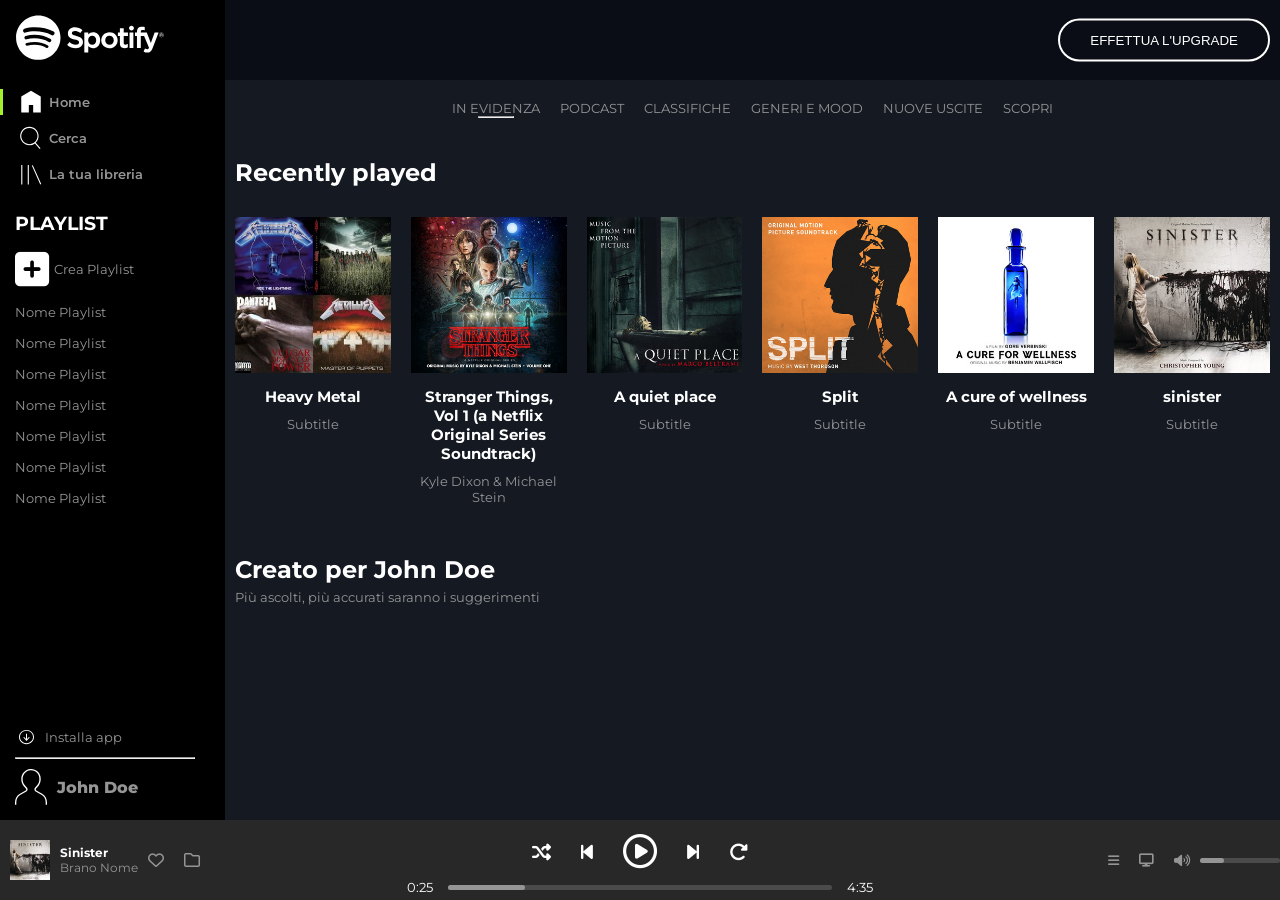
==== index.html @ 8ca5d311 "[UPD] added recently played section" ====
<!DOCTYPE html>
<html lang="en">
<head>
    <meta charset="UTF-8">
    <meta name="viewport" content="width=device-width, initial-scale=1.0">
    <link rel="preconnect" href="https://fonts.googleapis.com">
    <link rel="preconnect" href="https://fonts.gstatic.com" crossorigin>
    <link href="https://fonts.googleapis.com/css2?family=Montserrat:ital,wght@0,100..900;1,100..900&display=swap" rel="stylesheet">
    <link rel="stylesheet" href="https://cdnjs.cloudflare.com/ajax/libs/font-awesome/6.7.2/css/all.min.css" integrity="sha512-Evv84Mr4kqVGRNSgIGL/F/aIDqQb7xQ2vcrdIwxfjThSH8CSR7PBEakCr51Ck+w+/U6swU2Im1vVX0SVk9ABhg==" crossorigin="anonymous" referrerpolicy="no-referrer" />
    <link rel="stylesheet" href="./css/style.css">
    <title>Document</title>
</head>
<body>
    
    <main>

        <div id="side-bar">
            <div>
                <div class="logo">
                    <img src="./img/logo.svg" alt="">
                </div>
                <div class="hidden-logo">
                    <img src="./img/logo-small.svg" alt="">
                </div>
                <div class="navigation">
                    <div class="navigation-pos navigation-select">
                        <img src="./img/home.svg" alt=""><span>Home</span>
                    </div>
                    <div class="navigation-pos navigation-select-hidden">
                        <img src="./img/search.svg" alt=""><span>Cerca</span>
                    </div>
                    <div class="navigation-pos navigation-select-hidden">
                        <img src="./img/libreria.svg" alt=""><span>La tua libreria</span>
                    </div>
                </div>
                <div class="playlist">
                    <h3>PLAYLIST</h3>
                    <ul>
                        <li> <i class="fa-solid fa-square-plus"></i>Crea Playlist</li>
                        <li>Nome Playlist</li>
                        <li>Nome Playlist</li>
                        <li>Nome Playlist</li>
                        <li>Nome Playlist</li>
                        <li>Nome Playlist</li>
                        <li>Nome Playlist</li>
                        <li>Nome Playlist</li>
                    </ul>
                </div>
            </div>
            <div class="side-bar-foot">
                <div class="side-bar-foot-pos"><img src="./img/download.svg" alt=""> <span>Installa app</span> </div>
                <hr>
                <div class="profile"><img src="./img/profile.svg" alt=""> <span>John Doe</span></div>
            </div>
        </div>   

        <div id="content">
            <header>
                <button class="btn-header">EFFETTUA L'UPGRADE</button>
            </header>

            <div class="menu">
                <div>IN EVIDENZA <hr></div>
                <div>PODCAST</div>
                <div>CLASSIFICHE</div>
                <div>GENERI E MOOD</div>
                <div>NUOVE USCITE</div>
                <div>SCOPRI</div>
            </div>
            
            <div class="main-content">
                <h2>Recently played</h2>
            </div>
            
            <div class="row">
                <div class="card">
                    <img src="./img/metal_lifting.jpg" alt="">
                    <h3>Heavy Metal</h3>
                    <p>Subtitle</p>
                </div>
                <div class="card">
                    <img src="./img/stranger.jpeg" alt="">
                    <h3>Stranger Things, Vol 1 (a Netflix Original Series Soundtrack)</h3>
                    <p>Kyle Dixon & Michael Stein</p>
                </div>
                <div class="card">
                    <img src="./img/aquietplace.jpeg" alt="">
                    <h3>A quiet place</h3>
                    <p>Subtitle</p>
                </div>
                <div class="card">
                    <img src="./img/split.jpeg" alt="">
                    <h3>Split</h3>
                    <p>Subtitle</p>
                </div>
                <div class="card">
                    <img src="./img/cure.jpeg" alt="">
                    <h3>A cure of wellness</h3>
                    <p>Subtitle</p>
                </div>
                <div class="card">
                    <img src="./img/sinister.jpeg" alt="">
                    <h3>sinister</h3>
                    <p>Subtitle</p>
                </div>
            </div>

            <!-- sezione suggerimenti -->
            <h2>Creato per John Doe</h2>
            <p id="suggerimenti">Pi&ugrave; ascolti, pi&ugrave; accurati saranno i suggerimenti</p>
            <div class="created-row">
                <div class="created-card"></div>
                <div class="created-card"></div>
            </div>

        </div>
        
    </main>

    <footer>

        <div class="footer-side-col">
            <div class="song">
                <div>
                    <img src="./img/sinister.jpeg" alt="">
                    <div id="song-txt">
                        <span id="footer-name-song">Sinister</span>
                        <br>
                        <span>Brano Nome</span>
                    </div>
                </div>
                <div class="footer-icon">
                    <i class="fa-regular fa-heart"></i>
                    <i class="fa-regular fa-folder"></i>
                </div>
            </div>
        </div>

        <div class="footer-mid-col">
            <div id="footer-play">
                <i class="fa-solid fa-shuffle"></i>
                <i class="fa-solid fa-backward-step"></i>
                <i class="fa-regular fa-circle-play"></i>
                <i class="fa-solid fa-forward-step"></i>
                <i class="fa-solid fa-rotate-right"></i>
            </div>
            

            <div id="footer-timebar">
                <span>0:25</span>
                <div id="time-bar">
                    <div id="tb1">
                        <div id="tb2"></div>
                    </div>
                </div>
                <span>4:35</span>
            </div>
        </div>

        <div class="footer-side-col vol">
            
                <i class="fa-solid fa-bars"></i>
                <i class="fa-solid fa-display"></i>
                <i class="fa-solid fa-volume-high"></i>
                <div id="vol-bar">
                    <div id="vol1">
                        <div id="vol2"></div>
                    </div>
                </div>
            
    
        </div>
    </footer>

</body>
</html>
---- css/style.css ----
*{
    margin: 0;
    padding: 0;
    box-sizing: border-box;
}

body{
    font-family: "Montserrat", sans-serif;
}

main{
    height: calc(100vh - 80px);
    background-color: rgba(20,25,34,255);
    display: flex;
}

header{
    height: 80px;
    background-color: rgba(8,11,18,0.8);
    position: sticky;
    top: 0;
}

footer{
    height: 80px;
    width: 100vw;
    background-color: rgba(40,40,40,255);
    position: sticky;
    z-index: 1;
    display: flex;
}

#side-bar{
    width: 225px;
    height: 100%;
    background-color: black;
    color: white;
    display: flex;
    flex-direction: column;
    justify-content: space-between;
    
}

#content{
    width: calc(100vw - 225px);
    overflow-y: auto;
}

.d-flex{
    display: flex;
}

/* header */

button{
    padding: 12px 30px;
}

.btn-header{
    background-color: transparent;
    border-radius: 25px;
    border: 2px solid white;
    color: white;
    position: absolute;
    right: 10px;
    top: 50%;
    transform: translate(0%, -50%);
}

/* sidebar */

.navigation-pos,
.playlist ul li:first-child,
.side-bar-foot-pos, 
.profile{
    display: flex;
    align-items: center;
}

.logo{
    width: 80%;
}

.hidden-logo{
    width: 2em;
    margin-left: 15px;
    margin-top: 5px;
    display: none;
}

#side-bar .logo{
    padding: 15px;
}

.navigation{
    font-size: 13px;
    font-weight: 600;
    color: rgb(149, 149, 149);
}

.navigation img{
    width: 2em;
    margin-right: 5px;
}

.navigation .navigation-pos{
    margin-top: 10px;
    padding-left: 15px;
}

.navigation-select{
    border-left: 3px solid rgba(163,240,46);
}

.navigation-select-hidden{
    border-left: 3px solid transparent
}

/* side bar palylist */

.playlist{
    margin-top: 25px;
    padding-left: 15px;
}

.playlist ul{
    list-style: none;
}

.playlist ul li{
    margin-top: 15px;
    font-size: 13px;
    color: rgb(149, 149, 149);
}

.playlist ul li i{
    font-size: 3em;
    margin-right: 5px;
    color: white;
}

/* sidebar foot */

.side-bar-foot{
    margin-bottom: 15px;
    padding-left: 15px;
    color: rgb(149, 149, 149);
}

.side-bar-foot .side-bar-foot-pos{
    font-size: 13px;
}

.side-bar-foot .side-bar-foot-pos img{
    width: 1.5em;
    margin-right: 10px;
}

.side-bar-foot .profile{
    font-weight: 800;
}

.side-bar-foot .profile img{
    width: 2em;
    margin-right: 10px;
}

.side-bar-foot hr{
    margin-top: 10px;
    margin-bottom: 10px;
    max-width: 180px;
}

/* ---------------------main---------------------- */

/* menu------------------ */

#content{
    color: rgb(149, 149, 149);
}

.menu{
    display: flex;
    justify-content: center;
    font-size: 13px;
}

.menu div{
    margin: 20px 10px 0 10px;
}

.menu hr{
    color: rgba(163,240,46);
    width: 40%;
    margin: auto;
}

/* titolo */

h2{
    margin-left: 10px;
    margin-top: 40px;
    color: white;
}

/* album */

.row{
    width: calc(100%);
    margin: 20px 0;
    display: flex;
}

.card{
    width: calc(100% / 6);
    padding: 10px;
}

.card img{
    width: 100%;
}

.card h3, .card p{
    text-align: center;
    margin-top: 10px;
}

.card h3{
    color: white;
    font-size: 15px;
}

.card p{
    font-size: 13px;
}

/* created section */

#suggerimenti{
    font-size: 13px;
    margin-left: 10px;
    margin-top: 5px;
}



/* ---------------------footer------------------- */

/* left col */

.footer-side-col{
    width: 26%;
    display: flex;
    align-items: center;
    /* margin: 15px; */
    color: rgb(149, 149, 149);
}

.song{ 
    display: flex;
    align-items: center;
    justify-content: space-between;
} 

.song > :first-child{
    display: flex;
    align-items: center;
}

.song > :last-child{
    display: flex;
} 

#footer-name-song{
    font-weight: bold;
    color: white;
}

#song-txt{
    font-size: 12px;
}

.song img{
    width: 40px;
    margin-right: 10px;
    margin-left: 10px;

}

.footer-icon i{
    margin: 0 10px;
}

/* mid col */

.footer-mid-col{
    width: 48%;
}

#footer-play{
    color: white;
    text-align: center;
    font-size: 19px;
}

#footer-play{
    display: flex;
    align-items: center;
    justify-content: center;
}

#footer-play i{
    margin: 15px 15px 0 15px;
}

#footer-play i:nth-child(3){
    font-size: 34px;
}

#time-bar{
    align-self: center;
   
}

#footer-timebar > :first-child{
    margin-right: 15px;
}

#footer-timebar > :last-child{
    margin-left: 15px;
}

.footer-mid-col > :last-child{
    display: flex;
    justify-content: center;
    color: white;
    margin-top: 10px;
}

#tb1{
    width: 30vw;
    background-color: rgba(75,75,75,255);
    border-radius: 10px;
    align-self: center;
}

#tb2{
    width: 20%;
    border-top: 5px solid rgb(149, 149, 149);
    border-radius: 10px;
}

#footer-timebar span{
    font-size: 13px;
}


.footer-side-col i{
    margin: 0 10px;
} 

.vol{
    justify-content: flex-end;
    font-size: 13px;
}

#vol1{
    width: 80px;
    background-color: rgba(75,75,75,255);
    border-radius: 10px;
}

#vol2{
    width: 30%;
    border-top: 5px solid rgb(149, 149, 149);
    border-radius: 10px;
}


/* media query */

@media screen and (max-width: 576px){
    
    #side-bar{
        width: 60px;
    }

    #content{
        width: calc(100vw - 60px);
    }

    .hidden-logo{
        display: block;
    }

    .navigation span, 
    .side-bar-foot span, 
    .side-bar-foot hr,
    .logo,
    .playlist{
        display: none;
    }

    .side-bar-foot-pos img{
        margin-bottom: 10px;
    }

    .navigation-select,
    .navigation-select-hidden{
        border: none;
    }

    /* footer */

    .song > :last-child{
        display: block;
    }

    .song img{
        width: 30px;
    }


    .footer-side-col i{
        margin: 0 5px;
    }



}

@media screen and (max-width: 768px){
    .footer-side-col i{
        margin: 0 5px;
    }
}
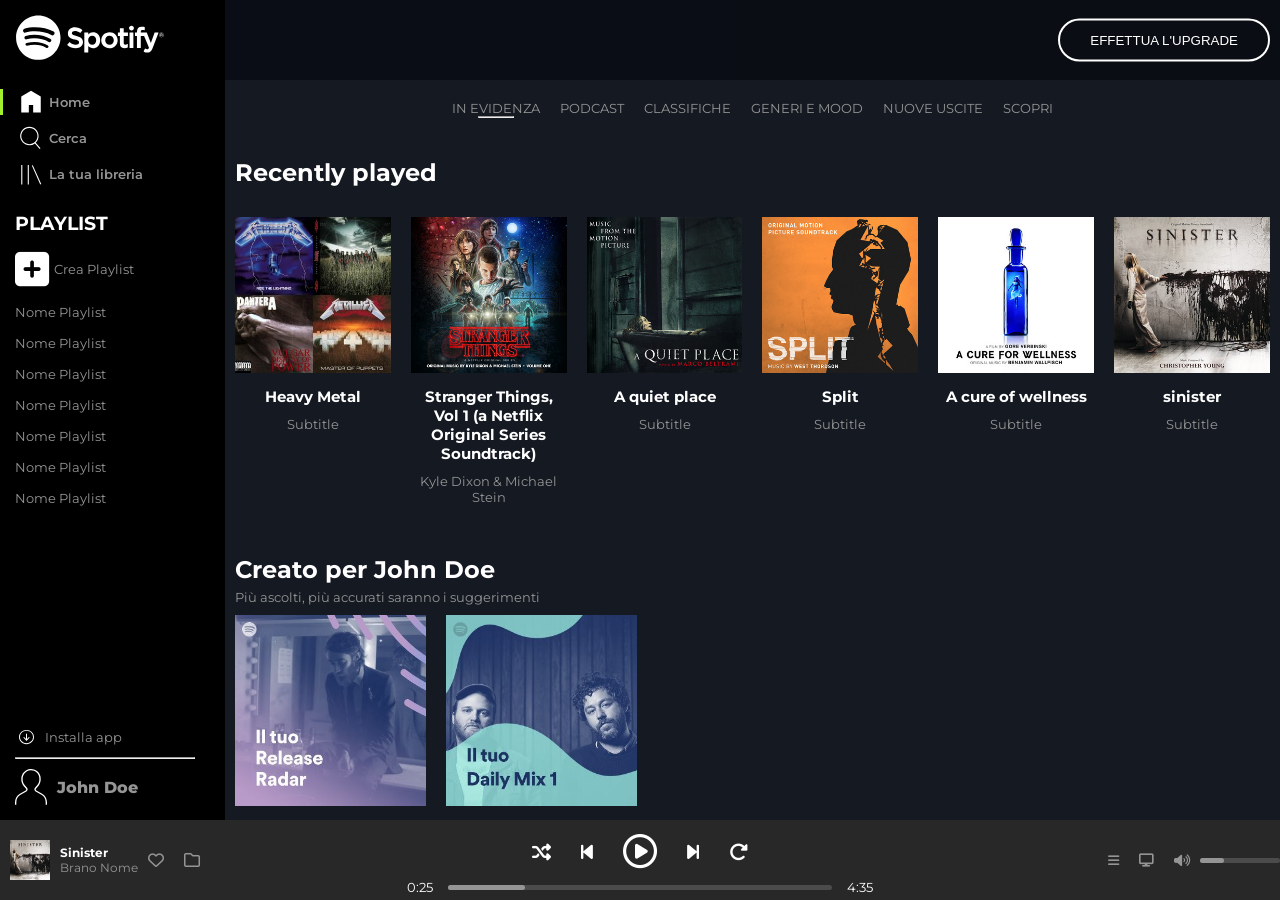
==== commit 973c56b5: "[UPD] added created section" ====
--- a/index.html
+++ b/index.html
@@ -109,8 +109,14 @@
             <h2>Creato per John Doe</h2>
             <p id="suggerimenti">Pi&ugrave; ascolti, pi&ugrave; accurati saranno i suggerimenti</p>
             <div class="created-row">
-                <div class="created-card"></div>
-                <div class="created-card"></div>
+                <div class="created-card">
+                    <img src="./img/radar.jpeg" alt="">
+                    <h3>Release Radar</h3>
+                </div>
+                <div class="created-card">
+                    <img src="./img/mixdaily.jpeg" alt="">
+                    <h3>Daily Mix 1</h3>
+                </div>
             </div>
 
         </div>
--- a/css/style.css
+++ b/css/style.css
@@ -242,6 +242,27 @@
     margin-top: 5px;
 }
 
+.created-row{
+    width: 40%;
+    display: flex;
+}
+
+.created-card{
+    width: calc(100% / 2);
+    padding: 10px;
+}
+
+.created-card img{
+    width: 100%;
+}
+
+.created-card h3{
+    text-align: center;
+    color: white;
+    font-size: 15px;
+    margin-top: 10px;
+}
+
 
 
 /* ---------------------footer------------------- */
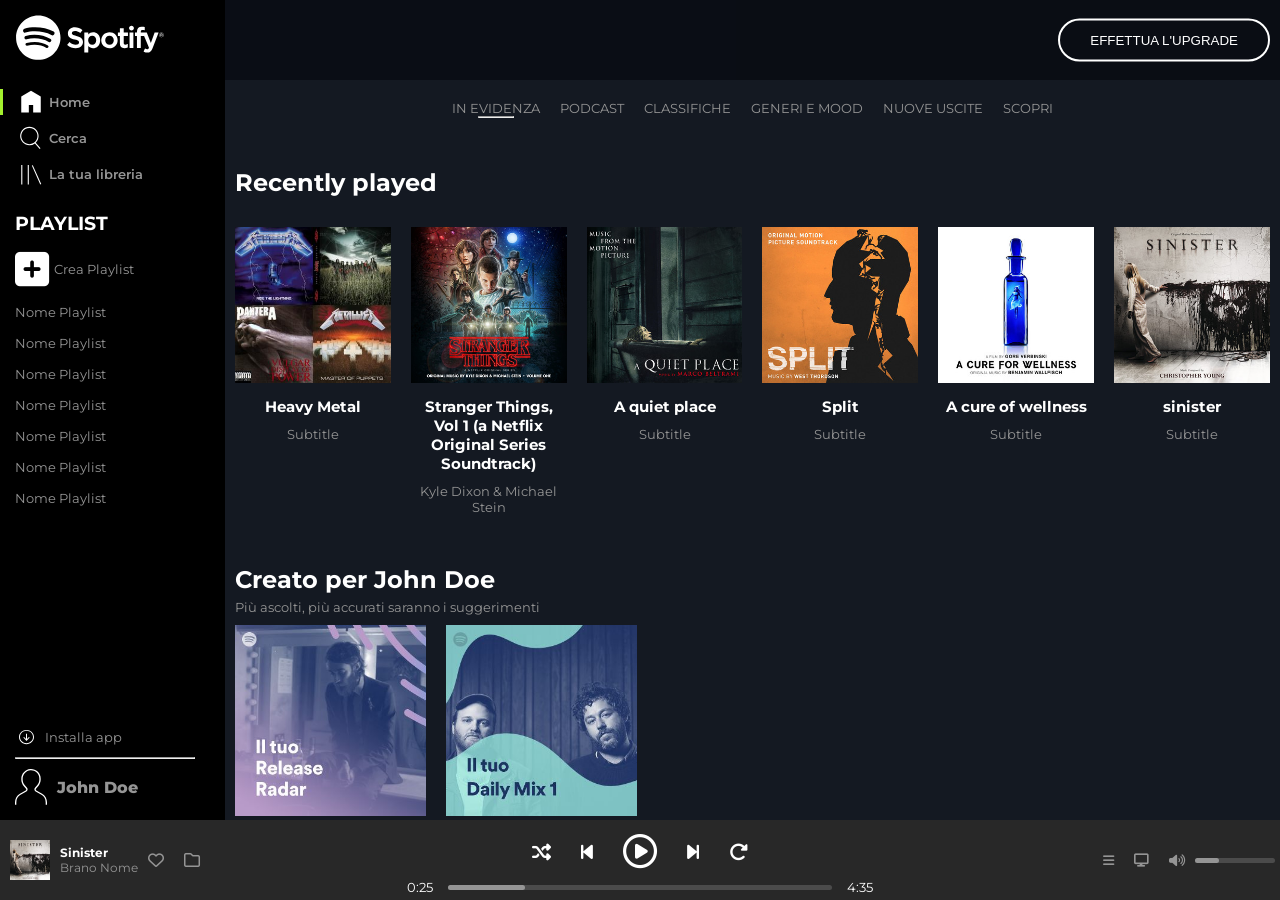
==== commit bda29c35: "[UPD] made the media query" ====
--- a/index.html
+++ b/index.html
@@ -60,12 +60,14 @@
             </header>
 
             <div class="menu">
-                <div>IN EVIDENZA <hr></div>
-                <div>PODCAST</div>
-                <div>CLASSIFICHE</div>
-                <div>GENERI E MOOD</div>
-                <div>NUOVE USCITE</div>
-                <div>SCOPRI</div>
+                <ul>
+                    <li>IN EVIDENZA <hr></li>
+                    <li>PODCAST</li>
+                    <li>CLASSIFICHE</li>
+                    <li>GENERI E MOOD</li>
+                    <li>NUOVE USCITE</li>
+                    <li>SCOPRI</li>
+                </ul>
             </div>
             
             <div class="main-content">
@@ -107,7 +109,7 @@
 
             <!-- sezione suggerimenti -->
             <h2>Creato per John Doe</h2>
-            <p id="suggerimenti">Pi&ugrave; ascolti, pi&ugrave; accurati saranno i suggerimenti</p>
+            <p class="paragraph">Pi&ugrave; ascolti, pi&ugrave; accurati saranno i suggerimenti</p>
             <div class="created-row">
                 <div class="created-card">
                     <img src="./img/radar.jpeg" alt="">
@@ -118,6 +120,22 @@
                     <h3>Daily Mix 1</h3>
                 </div>
             </div>
+
+            <!-- most listened artist section -->
+
+            <h2>Artisti pi&ugrave; popolari</h2>
+            <p class="paragraph">Pi&ugrave; ascolti, pi&ugrave; accurati saranno i suggerimenti</p>
+            <div class="most-row">
+                <div class="most-card">
+                    <img src="./img/youg.jpeg" alt="">
+                    <h3>Lana Del Rey</h3>
+                </div>
+                <div class="most-card">
+                    <img src="./img/einaudi.jpeg" alt="">
+                    <h3>Ludovico Einaudi</h3>
+                </div>
+            </div>
+
 
         </div>
         
--- a/css/style.css
+++ b/css/style.css
@@ -179,14 +179,17 @@
     color: rgb(149, 149, 149);
 }
 
-.menu{
-    display: flex;
+.menu ul{
+    display: flex;
+    flex-direction: row;
     justify-content: center;
-    font-size: 13px;
-}
-
-.menu div{
-    margin: 20px 10px 0 10px;
+    list-style: none;
+    font-size: 13px;
+    margin-top: 10px;
+}
+
+.menu ul li{
+    margin: 10px 10px;
 }
 
 .menu hr{
@@ -206,7 +209,7 @@
 /* album */
 
 .row{
-    width: calc(100%);
+    width: 100%;
     margin: 20px 0;
     display: flex;
 }
@@ -234,20 +237,20 @@
     font-size: 13px;
 }
 
-/* created section */
-
-#suggerimenti{
+/* created section and most listened section*/
+
+.paragraph{
     font-size: 13px;
     margin-left: 10px;
     margin-top: 5px;
 }
 
-.created-row{
+.created-row, .most-row{
     width: 40%;
     display: flex;
 }
 
-.created-card{
+.created-card, .most-card{
     width: calc(100% / 2);
     padding: 10px;
 }
@@ -256,14 +259,17 @@
     width: 100%;
 }
 
-.created-card h3{
+.created-card h3, .most-card h3{
     text-align: center;
     color: white;
     font-size: 15px;
     margin-top: 10px;
 }
 
-
+.most-card img{
+    width: 100%;
+    border-radius: 50%;
+}
 
 /* ---------------------footer------------------- */
 
@@ -389,6 +395,7 @@
     width: 80px;
     background-color: rgba(75,75,75,255);
     border-radius: 10px;
+    margin-right: 5px;
 }
 
 #vol2{
@@ -399,6 +406,47 @@
 
 
 /* media query */
+
+
+@media screen and (max-width: 992px){
+    
+    .row{
+        flex-wrap: wrap;
+    }
+
+    .card{
+        width: calc(100%/4);
+    }
+
+    .menu ul{
+        flex-wrap: wrap;
+    }
+
+    .created-row, .most-row{
+        width: 50%;
+    }
+
+}
+
+
+@media screen and (max-width: 768px){
+    .row{
+        flex-wrap: wrap;
+    }
+
+    .card{
+        width: calc(100% / 2);
+    }
+
+    .footer-side-col i{
+        margin: 0 5px;
+    }
+
+    .created-row, .most-row{
+        width: 100%;
+    }
+}
+
 
 @media screen and (max-width: 576px){
     
@@ -446,12 +494,8 @@
         margin: 0 5px;
     }
 
-
-
-}
-
-@media screen and (max-width: 768px){
-    .footer-side-col i{
-        margin: 0 5px;
-    }
-}+}
+
+
+
+
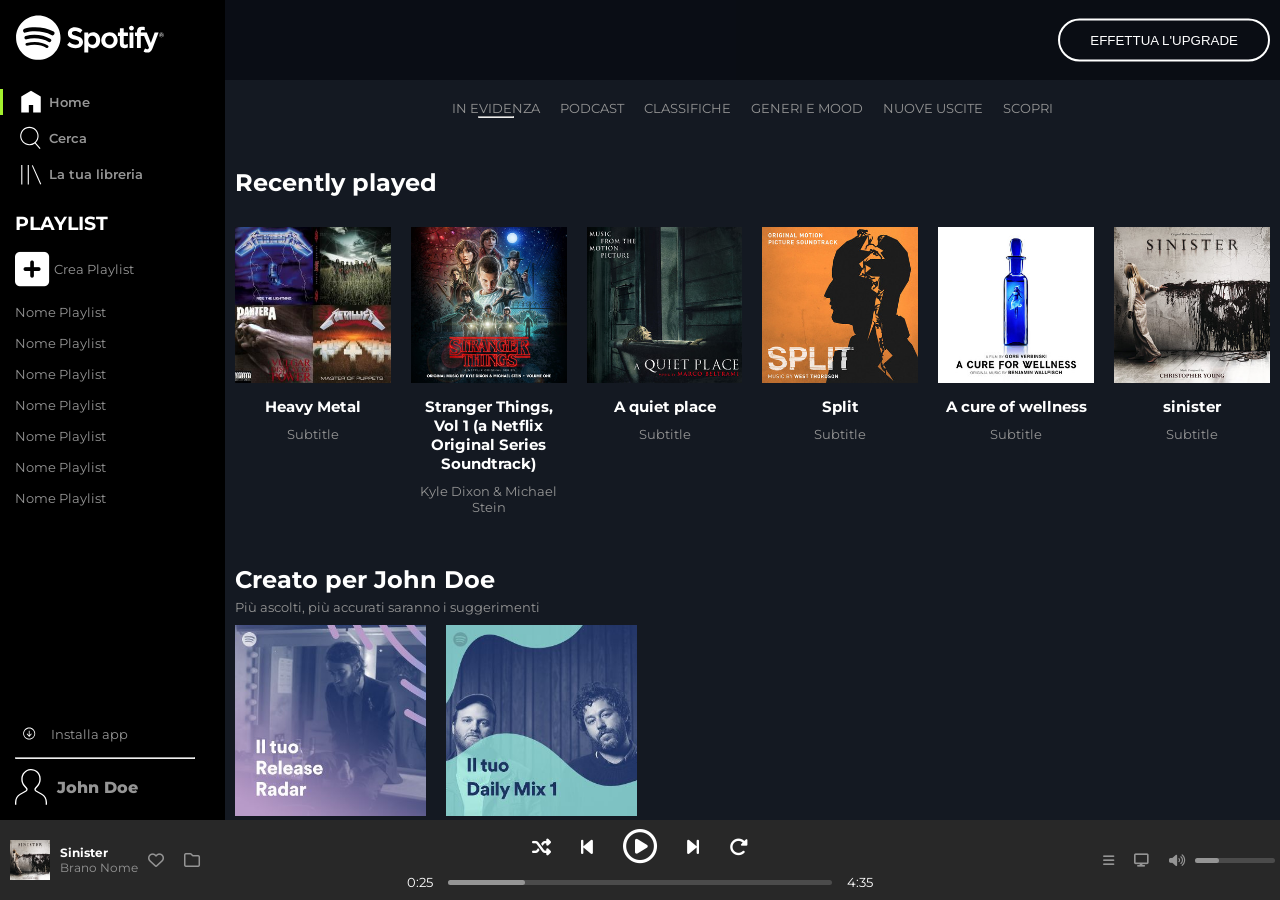
==== commit bd760f35: "[UPD] added some hover effect" ====
--- a/index.html
+++ b/index.html
@@ -76,32 +76,62 @@
             
             <div class="row">
                 <div class="card">
-                    <img src="./img/metal_lifting.jpg" alt="">
+                    <div class="relative">
+                        <img src="./img/metal_lifting.jpg" alt="">
+                        <div class="overlay">
+                            <i class="fa-regular fa-circle-play"></i>
+                        </div>
+                    </div>
                     <h3>Heavy Metal</h3>
                     <p>Subtitle</p>
                 </div>
                 <div class="card">
-                    <img src="./img/stranger.jpeg" alt="">
+                    <div class="relative">
+                        <img src="./img/stranger.jpeg" alt="">
+                        <div class="overlay">
+                            <i class="fa-regular fa-circle-play"></i>
+                        </div>
+                    </div>
                     <h3>Stranger Things, Vol 1 (a Netflix Original Series Soundtrack)</h3>
                     <p>Kyle Dixon & Michael Stein</p>
                 </div>
                 <div class="card">
-                    <img src="./img/aquietplace.jpeg" alt="">
+                    <div class="relative">
+                        <img src="./img/aquietplace.jpeg" alt="">
+                        <div class="overlay">
+                            <i class="fa-regular fa-circle-play"></i>
+                        </div>
+                    </div>
                     <h3>A quiet place</h3>
                     <p>Subtitle</p>
                 </div>
                 <div class="card">
-                    <img src="./img/split.jpeg" alt="">
+                    <div class="relative">
+                        <img src="./img/split.jpeg" alt="">
+                        <div class="overlay">
+                            <i class="fa-regular fa-circle-play"></i>
+                        </div>
+                    </div>
                     <h3>Split</h3>
                     <p>Subtitle</p>
                 </div>
                 <div class="card">
-                    <img src="./img/cure.jpeg" alt="">
+                    <div class="relative">
+                        <img src="./img/cure.jpeg" alt="">
+                        <div class="overlay">
+                            <i class="fa-regular fa-circle-play"></i>
+                        </div>
+                    </div>
                     <h3>A cure of wellness</h3>
                     <p>Subtitle</p>
                 </div>
                 <div class="card">
-                    <img src="./img/sinister.jpeg" alt="">
+                    <div class="relative">
+                        <img src="./img/sinister.jpeg" alt="">
+                        <div class="overlay">
+                            <i class="fa-regular fa-circle-play"></i>
+                        </div>
+                    </div>
                     <h3>sinister</h3>
                     <p>Subtitle</p>
                 </div>
@@ -112,11 +142,21 @@
             <p class="paragraph">Pi&ugrave; ascolti, pi&ugrave; accurati saranno i suggerimenti</p>
             <div class="created-row">
                 <div class="created-card">
-                    <img src="./img/radar.jpeg" alt="">
+                    <div class="relative">
+                        <img src="./img/radar.jpeg" alt="">
+                        <div class="overlay">
+                            <i class="fa-regular fa-circle-play"></i>
+                        </div>
+                    </div>
                     <h3>Release Radar</h3>
                 </div>
                 <div class="created-card">
-                    <img src="./img/mixdaily.jpeg" alt="">
+                    <div class="relative">
+                        <img src="./img/mixdaily.jpeg" alt="">
+                        <div class="overlay">
+                            <i class="fa-regular fa-circle-play"></i>
+                        </div>
+                    </div>
                     <h3>Daily Mix 1</h3>
                 </div>
             </div>
@@ -174,8 +214,11 @@
                 <span>0:25</span>
                 <div id="time-bar">
                     <div id="tb1">
-                        <div id="tb2"></div>
-                    </div>
+                        <div id="tb2">
+                            <div class="circle"></div>
+                        </div>  
+                    </div>
+                    
                 </div>
                 <span>4:35</span>
             </div>
--- a/css/style.css
+++ b/css/style.css
@@ -19,6 +19,7 @@
     background-color: rgba(8,11,18,0.8);
     position: sticky;
     top: 0;
+    z-index: 1;
 }
 
 footer{
@@ -152,7 +153,8 @@
 }
 
 .side-bar-foot .side-bar-foot-pos img{
-    width: 1.5em;
+    width: 2em;
+    padding: 5px;
     margin-right: 10px;
 }
 
@@ -223,6 +225,20 @@
     width: 100%;
 }
 
+.relative{
+    position: relative;
+}
+
+.overlay{
+    position: absolute;
+    top: 50%;
+    left: 50%;
+    transform: translate(-50%, -50%);
+    font-size: 50px;
+    color: white;
+    display: none;  
+}
+
 .card h3, .card p{
     text-align: center;
     margin-top: 10px;
@@ -337,7 +353,8 @@
 }
 
 #footer-play i{
-    margin: 15px 15px 0 15px;
+    /* margin: 15px 15px 0 15px; */
+    padding: 10px 15px 0 15px;
 }
 
 #footer-play i:nth-child(3){
@@ -369,12 +386,27 @@
     background-color: rgba(75,75,75,255);
     border-radius: 10px;
     align-self: center;
+    position: relative;
+    
 }
 
 #tb2{
     width: 20%;
     border-top: 5px solid rgb(149, 149, 149);
     border-radius: 10px;
+    
+}
+
+.circle{
+    position: absolute;
+    top: -2px;
+    left: 19%;
+    align-self: center;
+    width: 10px;
+    height: 10px;
+    border-radius: 50%;
+    background-color: white;
+    display: none;
 }
 
 #footer-timebar span{
@@ -404,6 +436,73 @@
     border-radius: 10px;
 }
 
+/* ------------------hover-------------------- */
+
+button:hover{
+    padding: 15px 31px;
+}
+
+.relative:hover img{
+    opacity: 0.5;
+}
+
+.relative:hover .overlay{
+    display: block;
+}
+
+.most-card:hover img{
+    padding: 5px;
+}
+
+.side-bar-foot span:hover{
+    color: white;
+    cursor: pointer;
+}
+
+.side-bar-foot img:hover{
+    padding: 2px;
+    cursor: pointer;
+}
+
+.menu ul li:hover,
+.navigation span:hover,
+.playlist ul li:hover{
+    color: white;
+    cursor: pointer;
+}
+
+#song-txt span:hover{
+    text-decoration: underline;
+    cursor: pointer;
+}
+
+.footer-icon i:hover{
+    color: white;
+}
+
+#footer-play i:nth-child(3):hover{
+    transform: scale(1.1);
+}
+
+#footer-play i:hover{
+    cursor: pointer;
+}
+
+#tb1:hover #tb2,
+#vol1:hover #vol2{
+    border-color: rgba(163,240,46);
+    cursor: pointer;
+}
+
+#tb1:hover .circle{
+    display: block;
+    cursor: pointer;
+}
+
+.footer-side-col i:hover{
+    color: white;
+    cursor: pointer;
+}
 
 /* media query */
 
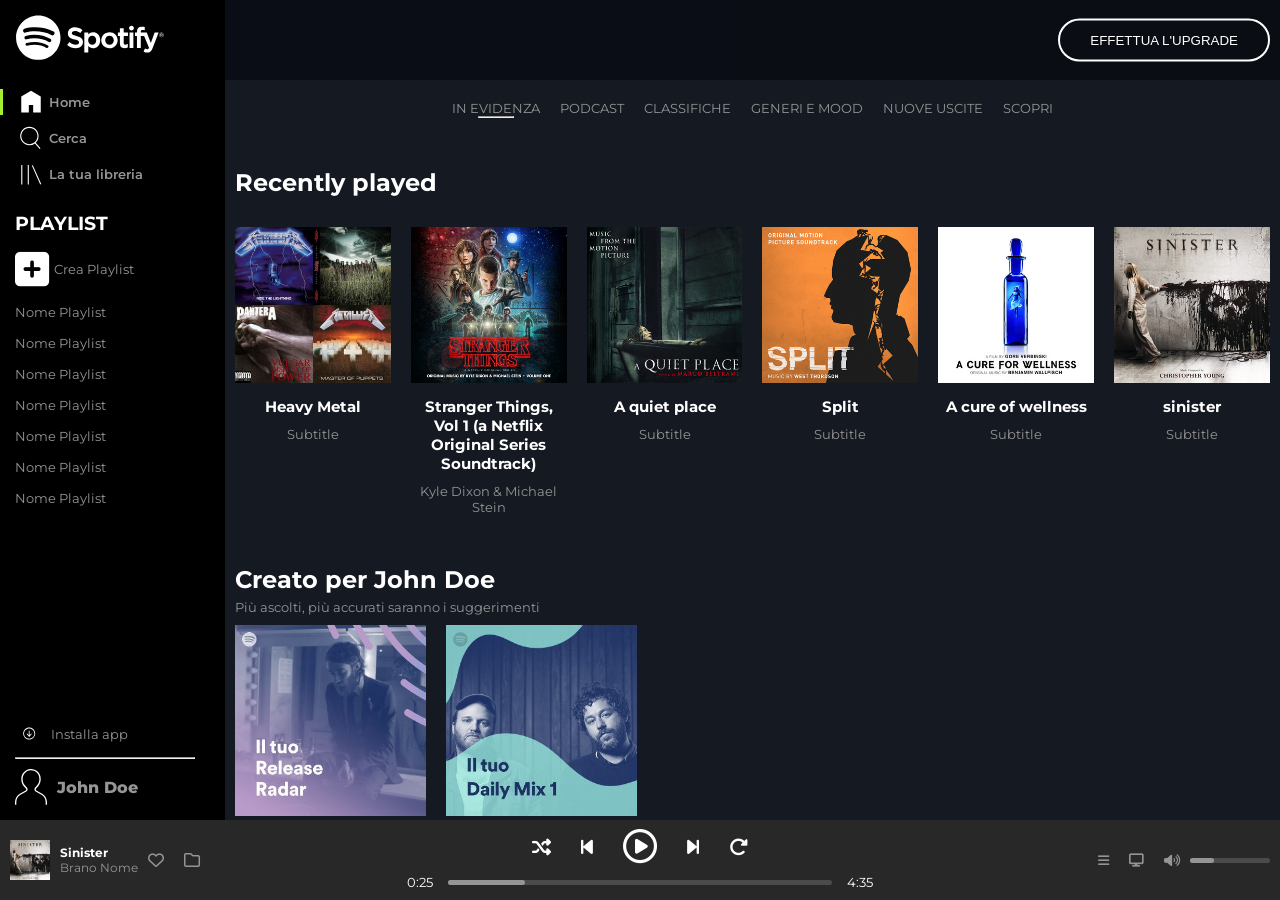
==== commit a2ec6191: "[FIX] made change to the time bar and volume bar and added some comment" ====
--- a/index.html
+++ b/index.html
@@ -214,11 +214,9 @@
                 <span>0:25</span>
                 <div id="time-bar">
                     <div id="tb1">
-                        <div id="tb2">
-                            <div class="circle"></div>
-                        </div>  
-                    </div>
-                    
+                        <div id="tb2"></div>
+                        <div class="circle"></div>  
+                    </div>
                 </div>
                 <span>4:35</span>
             </div>
@@ -232,6 +230,7 @@
                 <div id="vol-bar">
                     <div id="vol1">
                         <div id="vol2"></div>
+                        <div class="circle2"></div>
                     </div>
                 </div>
             
--- a/css/style.css
+++ b/css/style.css
@@ -39,6 +39,7 @@
     display: flex;
     flex-direction: column;
     justify-content: space-between;
+    overflow-y: auto;
     
 }
 
@@ -51,7 +52,7 @@
     display: flex;
 }
 
-/* header */
+/* ---------------header----------------- */
 
 button{
     padding: 12px 30px;
@@ -68,7 +69,7 @@
     transform: translate(0%, -50%);
 }
 
-/* sidebar */
+/* ---------------sidebar-------------- */
 
 .navigation-pos,
 .playlist ul li:first-child,
@@ -121,6 +122,7 @@
 
 .playlist{
     margin-top: 25px;
+    margin-bottom: 30px;
     padding-left: 15px;
 }
 
@@ -289,7 +291,7 @@
 
 /* ---------------------footer------------------- */
 
-/* left col */
+/* ------left col--------- */
 
 .footer-side-col{
     width: 26%;
@@ -334,7 +336,7 @@
     margin: 0 10px;
 }
 
-/* mid col */
+/* ------mid col------ */
 
 .footer-mid-col{
     width: 48%;
@@ -353,7 +355,6 @@
 }
 
 #footer-play i{
-    /* margin: 15px 15px 0 15px; */
     padding: 10px 15px 0 15px;
 }
 
@@ -385,23 +386,22 @@
     width: 30vw;
     background-color: rgba(75,75,75,255);
     border-radius: 10px;
+    height: 5px;
     align-self: center;
     position: relative;
-    
 }
 
 #tb2{
     width: 20%;
     border-top: 5px solid rgb(149, 149, 149);
     border-radius: 10px;
-    
+
 }
 
 .circle{
     position: absolute;
     top: -2px;
-    left: 19%;
-    align-self: center;
+    left: 85px;
     width: 10px;
     height: 10px;
     border-radius: 50%;
@@ -413,6 +413,7 @@
     font-size: 13px;
 }
 
+/* ------------right col--------- */
 
 .footer-side-col i{
     margin: 0 10px;
@@ -427,7 +428,9 @@
     width: 80px;
     background-color: rgba(75,75,75,255);
     border-radius: 10px;
-    margin-right: 5px;
+    margin-right: 10px;
+    height: 5px;
+    position: relative;
 }
 
 #vol2{
@@ -436,10 +439,26 @@
     border-radius: 10px;
 }
 
+.circle2{
+    position: absolute;
+    top: -2px;
+    left: 18px;
+    width: 10px;
+    height: 10px;
+    border-radius: 50%;
+    background-color: white;
+    display: none;
+}
+
+
 /* ------------------hover-------------------- */
 
 button:hover{
     padding: 15px 31px;
+}
+
+.logo:hover{
+    cursor: pointer;
 }
 
 .relative:hover img{
@@ -494,7 +513,8 @@
     cursor: pointer;
 }
 
-#tb1:hover .circle{
+#tb1:hover .circle,
+#vol1:hover .circle2{
     display: block;
     cursor: pointer;
 }
@@ -593,8 +613,49 @@
         margin: 0 5px;
     }
 
-}
-
-
-
-
+
+}
+
+@media screen and (max-width: 550px){
+    #vol-bar{
+        display: none;
+    }
+
+    .footer-side-col{
+        display: flex;
+        flex-direction: column-reverse;
+        justify-content: center;
+    }
+
+    .footer-side-col i{
+        margin: 5px;
+    } 
+
+    .song img{
+        display: none;
+    }
+
+    #song-txt{
+        margin-left: 5px;
+    }
+
+}
+
+@media screen and (max-width: 400px){
+
+    #footer-play i:first-child,
+    #footer-play i:last-child{
+        display: none;
+    }
+
+    #footer-timebar span{
+        display: none;
+    }
+
+}
+
+
+
+
+
+
